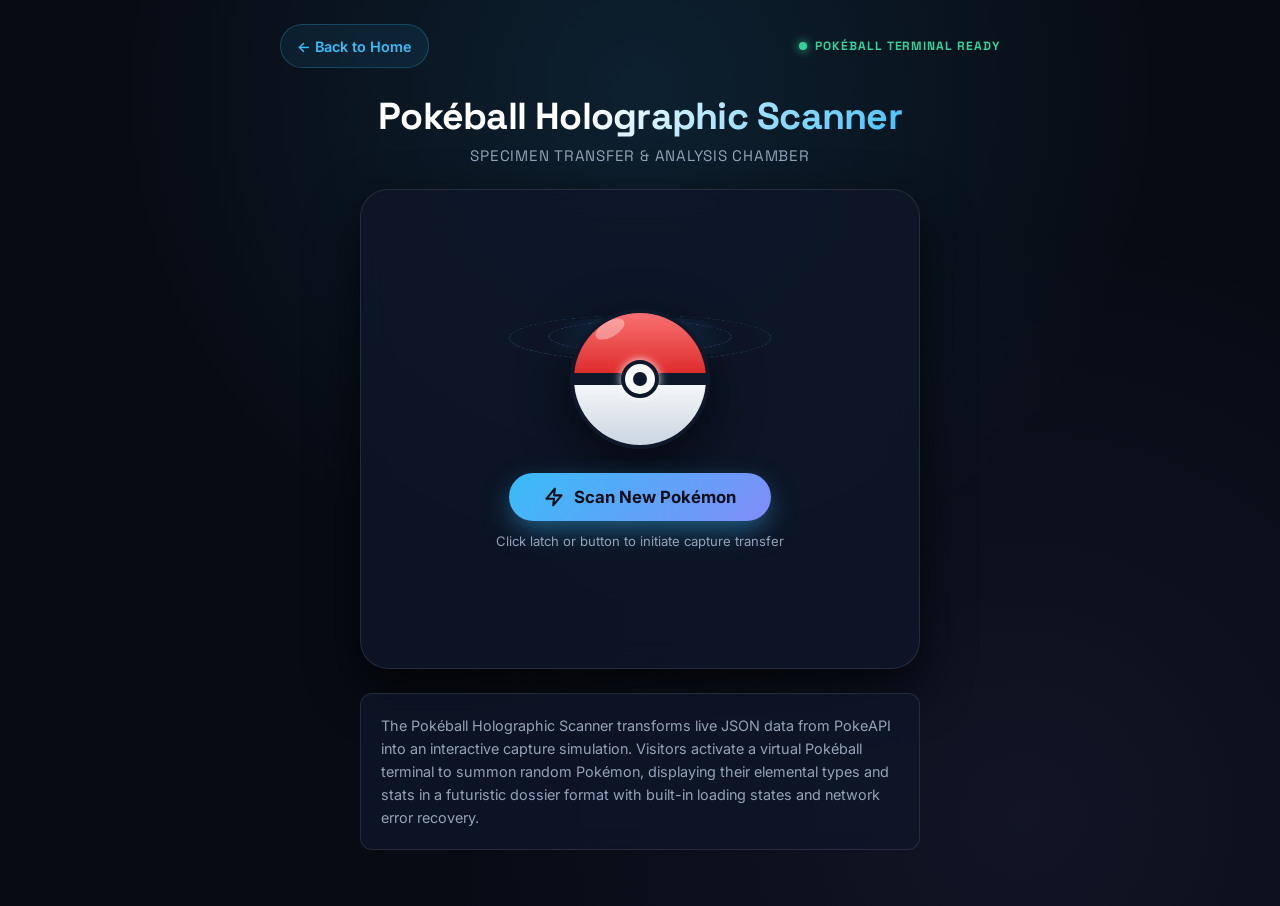
==== Homework_9/api/index.html @ 22428a24 "Add homework_9" ====
<!DOCTYPE html>
<html lang="en">
<head>
  <meta charset="UTF-8">
  <meta name="viewport" content="width=device-width, initial-scale=1.0">
  <title>Pokéball Holographic Scanner</title>
  <link rel="preconnect" href="https://fonts.googleapis.com">
  <link rel="preconnect" href="https://fonts.gstatic.com" crossorigin>
  <link href="https://fonts.googleapis.com/css2?family=Inter:wght@400;500;600;700&family=Space+Grotesk:wght@600;700;800&family=JetBrains+Mono:wght@600;700&display=swap" rel="stylesheet">
  <link rel="stylesheet" href="style.css">
  <link rel="stylesheet" href="/api/style.css">
</head>
<body>
  <div class="scanner-wrapper">
    <!-- Top Nav -->
    <nav class="top-nav-bar">
      <a href="/" class="back-pill-btn">&larr; Back to Home</a>
      <div class="terminal-status-indicator">
        <span class="pulse-dot"></span>
        <span class="status-text">POK&Eacute;BALL TERMINAL READY</span>
      </div>
    </nav>

    <!-- Main Scanner Stage -->
    <main class="main-stage">
      <header class="stage-header">
        <h1 class="stage-title">Pok&eacute;ball Holographic Scanner</h1>
        <p class="stage-subtitle">Specimen Transfer &amp; Analysis Chamber</p>
      </header>

      <!-- Interactive Specimen Stage -->
      <section id="scanner-stage" class="scanner-stage">
        <!-- Sci-Fi Radar Base Platform -->
        <div class="radar-pad">
          <div class="radar-ring outer-ring"></div>
          <div class="radar-ring middle-ring"></div>
          <div class="radar-pulse"></div>
        </div>

        <!-- Animated CSS Pokéball Apparatus -->
        <div id="pokeball-unit" class="pokeball-apparatus">
          <!-- Top Shell (animates open) -->
          <div class="pokeball-top">
            <div class="pokeball-shine"></div>
          </div>
          <!-- Center Seam & Latch Button -->
          <div class="pokeball-center-band">
            <div id="pokeball-btn" class="pokeball-latch">
              <div class="latch-core"></div>
            </div>
          </div>
          <!-- Bottom Shell -->
          <div class="pokeball-bottom"></div>
        </div>

        <!-- Holographic Beam Emitter -->
        <div id="transfer-beam" class="transfer-beam hidden"></div>

        <!-- 1. Idle View Controls -->
        <div id="idle-view" class="view-state">
          <button id="scan-btn" class="glow-scan-btn">
            <svg width="20" height="20" viewBox="0 0 24 24" fill="none" stroke="currentColor" stroke-width="2.5" stroke-linecap="round" stroke-linejoin="round">
              <polygon points="13 2 3 14 12 14 11 22 21 10 12 10 13 2"></polygon>
            </svg>
            <span>Scan New Pok&eacute;mon</span>
          </button>
          <span class="idle-hint">Click latch or button to initiate capture transfer</span>
        </div>

        <!-- 2. Loading View State -->
        <div id="loading-view" class="view-state hidden">
          <div class="beam-spinner"></div>
          <p class="loading-status-text">Initializing Transfer Beam...</p>
          <span class="loading-subtext">Calibrating holographic emitter with PokeAPI</span>
        </div>

        <!-- 3. Error View State -->
        <div id="error-view" class="view-state hidden">
          <div class="error-glass-box">
            <div class="error-icon-wrap">
              <svg width="34" height="34" viewBox="0 0 24 24" fill="none" stroke="currentColor" stroke-width="2" stroke-linecap="round" stroke-linejoin="round">
                <path d="m21.73 18-8-14a2 2 0 0 0-3.48 0l-8 14A2 2 0 0 0 4 21h16a2 2 0 0 0 1.73-3Z"></path>
                <line x1="12" y1="9" x2="12" y2="13"></line>
                <line x1="12" y1="17" x2="12.01" y2="17"></line>
              </svg>
            </div>
            <h2>Signal Lost</h2>
            <p>Signal Lost: Unable to connect to the Pok&eacute;ball transfer network. Please check your connection and try again!</p>
            <button id="retry-btn" class="retry-btn">Retry Scan</button>
          </div>
        </div>

        <!-- 4. Cyber-Dossier View State (Emerging Specimen) -->
        <div id="dossier-view" class="view-state hidden">
          <!-- Specimen Hologram Stage -->
          <div class="specimen-stage">
            <div class="hologram-aura"></div>
            <img id="pokemon-img" class="specimen-sprite" src="" alt="Captured Specimen">
          </div>

          <!-- Futuristic Cyber-Dossier Card -->
          <article id="specimen-dossier" class="specimen-dossier">
            <!-- Header Row -->
            <div class="dossier-header">
              <div class="dossier-title-col">
                <span class="dossier-tag">CAPTURED SPECIMEN</span>
                <h2 id="pokemon-name" class="specimen-name">--</h2>
              </div>
              <span id="pokemon-id" class="specimen-id">#0000</span>
            </div>

            <!-- Elemental Types Row -->
            <div id="pokemon-types" class="types-row">
              <!-- Dynamically populated type badges -->
            </div>

            <!-- Physical Biometrics -->
            <div class="biometrics-grid">
              <div class="bio-item">
                <span class="bio-label">HEIGHT</span>
                <span id="pokemon-height" class="bio-value">-- m</span>
              </div>
              <div class="bio-divider"></div>
              <div class="bio-item">
                <span class="bio-label">WEIGHT</span>
                <span id="pokemon-weight" class="bio-value">-- kg</span>
              </div>
              <div class="bio-divider"></div>
              <div class="bio-item">
                <span class="bio-label">EXP VALUE</span>
                <span id="pokemon-exp" class="bio-value">--</span>
              </div>
            </div>

            <!-- Stat Diagnostics -->
            <div class="stats-dossier">
              <div class="stat-diagnostic-row">
                <span class="diag-label">HP</span>
                <div class="diag-track">
                  <div id="stat-hp" class="diag-fill hp-color" style="width: 0%;"></div>
                </div>
                <span id="val-hp" class="diag-num">0</span>
              </div>

              <div class="stat-diagnostic-row">
                <span class="diag-label">ATK</span>
                <div class="diag-track">
                  <div id="stat-attack" class="diag-fill atk-color" style="width: 0%;"></div>
                </div>
                <span id="val-attack" class="diag-num">0</span>
              </div>

              <div class="stat-diagnostic-row">
                <span class="diag-label">DEF</span>
                <div class="diag-track">
                  <div id="stat-defense" class="diag-fill def-color" style="width: 0%;"></div>
                </div>
                <span id="val-defense" class="diag-num">0</span>
              </div>

              <div class="stat-diagnostic-row">
                <span class="diag-label">SPD</span>
                <div class="diag-track">
                  <div id="stat-speed" class="diag-fill spd-color" style="width: 0%;"></div>
                </div>
                <span id="val-speed" class="diag-num">0</span>
              </div>
            </div>
          </article>

          <!-- Reset / Rescan Action Button -->
          <div class="reset-action-wrap">
            <button id="rescan-btn" class="rescan-btn">
              <svg width="18" height="18" viewBox="0 0 24 24" fill="none" stroke="currentColor" stroke-width="2.5" stroke-linecap="round" stroke-linejoin="round">
                <path d="M3 12a9 9 0 0 1 15.54-6.36L21 8"></path>
                <path d="M21 3v5h-5"></path>
                <path d="M21 12a9 9 0 0 1-15.54 6.36L3 16"></path>
                <path d="M3 21v-5h5"></path>
              </svg>
              <span>Scan Another Pok&eacute;mon</span>
            </button>
          </div>
        </div>
      </section>

      <!-- Mandatory Concept Statement -->
      <footer class="concept-statement-card">
        <p>The Pok&eacute;ball Holographic Scanner transforms live JSON data from PokeAPI into an interactive capture simulation. Visitors activate a virtual Pok&eacute;ball terminal to summon random Pok&eacute;mon, displaying their elemental types and stats in a futuristic dossier format with built-in loading states and network error recovery.</p>
      </footer>
    </main>
  </div>

  <script src="script.js"></script>
  <script src="/api/script.js"></script>
</body>
</html>
---- Homework_9/api/style.css ----
:root {
  --bg-primary: #070b14;
  --bg-surface: rgba(15, 23, 42, 0.78);
  --border-neon: rgba(56, 189, 248, 0.25);
  --border-glass: rgba(255, 255, 255, 0.1);
  --text-primary: #f8fafc;
  --text-secondary: #94a3b8;
  --accent-cyan: #38bdf8;
  --accent-indigo: #818cf8;
  --accent-danger: #f87171;
  --radius-lg: 22px;
  --radius-md: 12px;

  /* Specimen Accent Color (Dynamic per elemental type) */
  --specimen-accent: var(--accent-cyan);
}

* {
  box-sizing: border-box;
  margin: 0;
  padding: 0;
}

body {
  font-family: 'Inter', system-ui, -apple-system, sans-serif;
  background-color: var(--bg-primary);
  background-image: 
    radial-gradient(circle at 50% 10%, rgba(56, 189, 248, 0.12), transparent 50%),
    radial-gradient(circle at 80% 90%, rgba(129, 140, 248, 0.08), transparent 45%);
  color: var(--text-primary);
  min-height: 100vh;
  padding: 1.5rem 1rem;
}

.scanner-wrapper {
  max-width: 720px;
  margin: 0 auto;
  display: flex;
  flex-direction: column;
  gap: 1.5rem;
}

/* 1. Top Nav */
.top-nav-bar {
  display: flex;
  justify-content: space-between;
  align-items: center;
  width: 100%;
}

.back-pill-btn {
  display: inline-flex;
  align-items: center;
  gap: 0.4rem;
  color: var(--accent-cyan);
  text-decoration: none;
  font-size: 0.9rem;
  font-weight: 600;
  padding: 0.5rem 1rem;
  border-radius: 999px;
  background: rgba(56, 189, 248, 0.08);
  border: 1px solid rgba(56, 189, 248, 0.25);
  min-height: 44px;
  transition: all 0.2s ease;
}

.back-pill-btn:hover {
  background: rgba(56, 189, 248, 0.18);
  transform: translateX(-3px);
  box-shadow: 0 0 16px rgba(56, 189, 248, 0.25);
}

.terminal-status-indicator {
  display: flex;
  align-items: center;
  gap: 0.5rem;
}

.pulse-dot {
  width: 8px;
  height: 8px;
  background-color: #34d399;
  border-radius: 50%;
  box-shadow: 0 0 10px #34d399;
  animation: pulseDot 2s infinite ease-in-out;
}

@keyframes pulseDot {
  0%, 100% { opacity: 1; transform: scale(1); }
  50% { opacity: 0.35; transform: scale(0.8); }
}

.status-text {
  font-family: 'Space Grotesk', sans-serif;
  font-size: 0.75rem;
  font-weight: 700;
  letter-spacing: 0.08em;
  color: #34d399;
}

/* 2. Main Stage */
.main-stage {
  max-width: 560px;
  width: 100%;
  margin: 0 auto;
  display: flex;
  flex-direction: column;
  gap: 1.5rem;
}

.stage-header {
  text-align: center;
  display: flex;
  flex-direction: column;
  gap: 0.35rem;
}

.stage-title {
  font-family: 'Space Grotesk', sans-serif;
  font-size: clamp(1.8rem, 4vw, 2.35rem);
  font-weight: 800;
  letter-spacing: -0.02em;
  background: linear-gradient(135deg, #ffffff 40%, var(--accent-cyan) 100%);
  -webkit-background-clip: text;
  -webkit-text-fill-color: transparent;
}

.stage-subtitle {
  font-size: 0.95rem;
  color: var(--text-secondary);
  font-family: 'Space Grotesk', sans-serif;
  letter-spacing: 0.05em;
  text-transform: uppercase;
}

/* 3. Scanner Stage & Radar Chamber */
.scanner-stage {
  position: relative;
  background: var(--bg-surface);
  border: 1px solid var(--border-glass);
  border-radius: 28px;
  padding: 2.25rem 1.5rem;
  display: flex;
  flex-direction: column;
  align-items: center;
  justify-content: center;
  min-height: 480px;
  backdrop-filter: blur(16px);
  -webkit-backdrop-filter: blur(16px);
  box-shadow: 0 20px 50px rgba(0, 0, 0, 0.7);
  overflow: hidden;
}

/* Radar Floor Effect */
.radar-pad {
  position: absolute;
  top: 100px;
  width: 260px;
  height: 90px;
  border-radius: 50%;
  pointer-events: none;
  transform: perspective(300px) rotateX(60deg);
  display: flex;
  align-items: center;
  justify-content: center;
}

.radar-ring {
  position: absolute;
  border-radius: 50%;
  border: 1.5px dashed rgba(56, 189, 248, 0.3);
}

.outer-ring {
  width: 100%;
  height: 100%;
  animation: rotateRing 20s linear infinite;
}

.middle-ring {
  width: 70%;
  height: 70%;
  border-color: rgba(129, 140, 248, 0.4);
  animation: rotateRingRev 15s linear infinite;
}

.radar-pulse {
  position: absolute;
  width: 90%;
  height: 90%;
  border-radius: 50%;
  background: radial-gradient(circle, rgba(56, 189, 248, 0.25) 0%, transparent 70%);
  animation: radarPulse 3s ease-in-out infinite;
}

@keyframes rotateRing {
  to { transform: rotate(360deg); }
}

@keyframes rotateRingRev {
  to { transform: rotate(-360deg); }
}

@keyframes radarPulse {
  0%, 100% { opacity: 0.4; transform: scale(0.9); }
  50% { opacity: 0.8; transform: scale(1.1); }
}

/* 4. Pure CSS Vector Pokéball Apparatus */
.pokeball-apparatus {
  position: relative;
  width: 140px;
  height: 140px;
  z-index: 5;
  cursor: pointer;
  filter: drop-shadow(0 15px 25px rgba(0, 0, 0, 0.6));
  transition: transform 0.4s ease;
  user-select: none;
  margin-bottom: 1.5rem;
}

.pokeball-top {
  position: absolute;
  top: 0;
  left: 0;
  width: 140px;
  height: 70px;
  background: linear-gradient(180deg, #f87171 0%, #dc2626 100%);
  border-top-left-radius: 70px;
  border-top-right-radius: 70px;
  border: 4px solid #0f172a;
  border-bottom: none;
  overflow: hidden;
  transition: transform 0.6s cubic-bezier(0.16, 1, 0.3, 1), opacity 0.5s ease;
  transform-origin: top center;
}

.pokeball-shine {
  position: absolute;
  top: 8px;
  left: 20px;
  width: 32px;
  height: 16px;
  background: rgba(255, 255, 255, 0.35);
  border-radius: 50%;
  transform: rotate(-30deg);
}

.pokeball-bottom {
  position: absolute;
  bottom: 0;
  left: 0;
  width: 140px;
  height: 70px;
  background: linear-gradient(180deg, #f8fafc 0%, #cbd5e1 100%);
  border-bottom-left-radius: 70px;
  border-bottom-right-radius: 70px;
  border: 4px solid #0f172a;
  border-top: none;
  transition: transform 0.6s cubic-bezier(0.16, 1, 0.3, 1);
}

.pokeball-center-band {
  position: absolute;
  top: 64px;
  left: 0;
  width: 140px;
  height: 12px;
  background: #0f172a;
  z-index: 6;
  display: flex;
  align-items: center;
  justify-content: center;
}

.pokeball-latch {
  width: 38px;
  height: 38px;
  border-radius: 50%;
  background: #f8fafc;
  border: 4px solid #0f172a;
  box-shadow: 0 0 10px rgba(255, 255, 255, 0.9);
  display: flex;
  align-items: center;
  justify-content: center;
  z-index: 7;
  cursor: pointer;
  transition: transform 0.2s ease, box-shadow 0.2s ease;
}

.latch-core {
  width: 14px;
  height: 14px;
  border-radius: 50%;
  background: #0f172a;
  transition: background 0.3s ease;
}

.pokeball-apparatus:hover .pokeball-latch {
  transform: scale(1.1);
  box-shadow: 0 0 16px rgba(56, 189, 248, 1);
}

/* Pokéball Dynamic State Classes */
/* Shaking in loading state */
.pokeball-apparatus.shaking {
  animation: ballShake 0.6s ease-in-out infinite;
}

@keyframes ballShake {
  0%, 100% { transform: rotate(0deg); }
  20% { transform: rotate(-12deg) scale(1.04); }
  40% { transform: rotate(12deg) scale(1.04); }
  60% { transform: rotate(-8deg); }
  80% { transform: rotate(8deg); }
}

/* Opened Pokéball in Dossier State */
.pokeball-apparatus.open-state .pokeball-top {
  transform: translateY(-44px) rotate(-22deg);
  opacity: 0.65;
}

.pokeball-apparatus.open-state .pokeball-bottom {
  transform: translateY(10px);
}

.pokeball-apparatus.open-state .latch-core {
  background: var(--accent-cyan);
  box-shadow: 0 0 8px var(--accent-cyan);
}

/* Error State */
.pokeball-apparatus.error-glow {
  filter: drop-shadow(0 0 25px rgba(239, 68, 68, 0.8));
}

.pokeball-apparatus.error-glow .latch-core {
  background: var(--accent-danger);
}

/* 5. Holographic Transfer Beam */
.transfer-beam {
  position: absolute;
  top: 60px;
  width: 160px;
  height: 180px;
  background: linear-gradient(180deg, rgba(56, 189, 248, 0.4) 0%, transparent 100%);
  clip-path: polygon(30% 100%, 70% 100%, 100% 0%, 0% 0%);
  pointer-events: none;
  animation: beamFlicker 0.4s ease-in-out infinite alternate;
  z-index: 4;
}

@keyframes beamFlicker {
  from { opacity: 0.5; }
  to   { opacity: 0.9; }
}

/* 6. View States */
.view-state {
  width: 100%;
  display: flex;
  flex-direction: column;
  align-items: center;
  z-index: 10;
  animation: fadeIn 0.3s ease-out;
}

@keyframes fadeIn {
  from { opacity: 0; transform: translateY(10px); }
  to   { opacity: 1; transform: translateY(0); }
}

/* View 1: Idle Controls */
.glow-scan-btn {
  background: linear-gradient(135deg, var(--accent-cyan) 0%, var(--accent-indigo) 100%);
  color: #0b0f19;
  border: none;
  font-family: 'Inter', sans-serif;
  font-size: 1.05rem;
  font-weight: 700;
  padding: 0.85rem 2.2rem;
  border-radius: 999px;
  cursor: pointer;
  display: inline-flex;
  align-items: center;
  gap: 0.6rem;
  min-height: 48px;
  box-shadow: 0 10px 28px -4px rgba(56, 189, 248, 0.5);
  transition: transform 0.2s ease, box-shadow 0.2s ease;
}

.glow-scan-btn:hover {
  transform: translateY(-2px);
  box-shadow: 0 14px 34px -4px rgba(56, 189, 248, 0.7);
}

.glow-scan-btn:active {
  transform: scale(0.97);
}

.idle-hint {
  font-size: 0.82rem;
  color: var(--text-secondary);
  margin-top: 0.75rem;
}

/* View 2: Loading State */
.beam-spinner {
  width: 48px;
  height: 48px;
  border: 3px solid rgba(56, 189, 248, 0.2);
  border-top-color: var(--accent-cyan);
  border-right-color: var(--accent-indigo);
  border-radius: 50%;
  animation: spin 0.8s linear infinite;
  margin-bottom: 1rem;
}

@keyframes spin {
  to { transform: rotate(360deg); }
}

.loading-status-text {
  font-family: 'Space Grotesk', sans-serif;
  font-size: 1.15rem;
  font-weight: 700;
  color: var(--accent-cyan);
  animation: textPulse 1.2s infinite alternate;
}

.loading-subtext {
  font-size: 0.82rem;
  color: var(--text-secondary);
  margin-top: 0.25rem;
}

@keyframes textPulse {
  from { opacity: 0.65; }
  to   { opacity: 1; }
}

/* View 3: Error View */
.error-glass-box {
  background: rgba(30, 20, 28, 0.85);
  border: 1px solid rgba(248, 113, 113, 0.4);
  border-radius: 20px;
  padding: 2rem 1.5rem;
  text-align: center;
  max-width: 420px;
  width: 100%;
  backdrop-filter: blur(12px);
  box-shadow: 0 10px 30px rgba(0, 0, 0, 0.5);
}

.error-icon-wrap {
  color: var(--accent-danger);
  margin-bottom: 0.75rem;
}

.error-glass-box h2 {
  font-family: 'Space Grotesk', sans-serif;
  color: var(--accent-danger);
  font-size: 1.35rem;
  margin-bottom: 0.5rem;
}

.error-glass-box p {
  font-size: 0.9rem;
  color: var(--text-secondary);
  line-height: 1.55;
  margin-bottom: 1.5rem;
}

.retry-btn {
  background: rgba(248, 113, 113, 0.15);
  border: 1px solid rgba(248, 113, 113, 0.4);
  color: #fca5a5;
  font-size: 0.95rem;
  font-weight: 600;
  padding: 0.65rem 1.75rem;
  border-radius: 999px;
  cursor: pointer;
  min-height: 44px;
  transition: all 0.2s ease;
}

.retry-btn:hover {
  background: rgba(248, 113, 113, 0.3);
  color: #fff;
  transform: translateY(-2px);
}

/* View 4: Cyber-Dossier (Emerging Specimen) */
.specimen-stage {
  position: relative;
  width: 100%;
  display: flex;
  justify-content: center;
  align-items: center;
  height: 190px;
  margin-top: -30px;
  margin-bottom: 0.5rem;
}

.hologram-aura {
  position: absolute;
  width: 180px;
  height: 180px;
  border-radius: 50%;
  background: radial-gradient(circle, rgba(56, 189, 248, 0.25) 0%, transparent 70%);
  pointer-events: none;
}

.specimen-sprite {
  width: 180px;
  height: 180px;
  object-fit: contain;
  z-index: 8;
  filter: drop-shadow(0 12px 20px rgba(0, 0, 0, 0.65));
}

.specimen-sprite.emerging {
  animation: emergeSprite 0.7s cubic-bezier(0.175, 0.885, 0.32, 1.275) forwards, floatSpecimen 3.5s ease-in-out 0.7s infinite;
}

@keyframes emergeSprite {
  0% { opacity: 0; transform: scale(0.2) translateY(35px); }
  70% { transform: scale(1.06) translateY(-6px); }
  100% { opacity: 1; transform: scale(1) translateY(0); }
}

@keyframes floatSpecimen {
  0%, 100% { transform: translateY(0); }
  50%      { transform: translateY(-8px); }
}

/* Specimen Dossier Frame */
.specimen-dossier {
  width: 100%;
  max-width: 460px;
  background: rgba(15, 23, 42, 0.9);
  border: 2px solid var(--specimen-accent);
  border-radius: 20px;
  padding: 1.5rem;
  display: flex;
  flex-direction: column;
  gap: 1.15rem;
  backdrop-filter: blur(14px);
  box-shadow: 
    0 15px 35px rgba(0, 0, 0, 0.6),
    0 0 25px rgba(56, 189, 248, 0.15);
  animation: dossierReveal 0.4s ease-out;
}

@keyframes dossierReveal {
  from { opacity: 0; transform: translateY(12px) scale(0.98); }
  to   { opacity: 1; transform: translateY(0) scale(1); }
}

.dossier-header {
  display: flex;
  justify-content: space-between;
  align-items: flex-end;
}

.dossier-tag {
  font-size: 0.65rem;
  font-family: 'Space Grotesk', sans-serif;
  letter-spacing: 0.1em;
  color: var(--accent-cyan);
  font-weight: 700;
}

.specimen-name {
  font-family: 'Space Grotesk', sans-serif;
  font-size: 1.6rem;
  font-weight: 800;
  text-transform: capitalize;
  color: var(--text-primary);
  line-height: 1.1;
  margin-top: 0.2rem;
}

.specimen-id {
  font-family: 'JetBrains Mono', monospace;
  font-size: 0.95rem;
  font-weight: 700;
  color: var(--accent-cyan);
  background: rgba(56, 189, 248, 0.12);
  border: 1px solid rgba(56, 189, 248, 0.3);
  padding: 0.2rem 0.55rem;
  border-radius: 6px;
}

/* Elemental Types */
.types-row {
  display: flex;
  gap: 0.45rem;
  flex-wrap: wrap;
}

.type-pill {
  padding: 0.25rem 0.8rem;
  border-radius: 999px;
  font-weight: 700;
  text-transform: uppercase;
  font-size: 0.72rem;
  letter-spacing: 0.05em;
  color: #fff;
  box-shadow: 0 2px 6px rgba(0, 0, 0, 0.4);
}

.type-fire     { background: #f97316; }
.type-water    { background: #38bdf8; color: #070b14; }
.type-grass    { background: #4ade80; color: #070b14; }
.type-electric { background: #facc15; color: #070b14; }
.type-ice      { background: #67e8f9; color: #070b14; }
.type-fighting { background: #dc2626; }
.type-poison   { background: #c084fc; color: #070b14; }
.type-ground   { background: #fbbf24; color: #070b14; }
.type-flying   { background: #a5b4fc; color: #070b14; }
.type-psychic  { background: #f472b6; }
.type-bug      { background: #a3e635; color: #070b14; }
.type-rock     { background: #d97706; }
.type-ghost    { background: #818cf8; }
.type-dragon   { background: #6366f1; }
.type-steel    { background: #94a3b8; color: #070b14; }
.type-fairy    { background: #fbcfe8; color: #070b14; }
.type-normal   { background: #cbd5e1; color: #070b14; }
.type-dark     { background: #475569; }

/* Biometrics */
.biometrics-grid {
  display: flex;
  justify-content: space-around;
  align-items: center;
  background: rgba(255, 255, 255, 0.03);
  border: 1px solid var(--border-glass);
  border-radius: var(--radius-md);
  padding: 0.65rem 0.5rem;
}

.bio-item {
  display: flex;
  flex-direction: column;
  align-items: center;
  gap: 0.15rem;
}

.bio-label {
  font-size: 0.62rem;
  font-weight: 700;
  color: var(--text-secondary);
  letter-spacing: 0.06em;
}

.bio-value {
  font-family: 'Space Grotesk', sans-serif;
  font-size: 0.9rem;
  font-weight: 700;
  color: #fff;
}

.bio-divider {
  width: 1px;
  height: 20px;
  background: var(--border-glass);
}

/* Stats Diagnostic */
.stats-dossier {
  display: flex;
  flex-direction: column;
  gap: 0.6rem;
}

.stat-diagnostic-row {
  display: grid;
  grid-template-columns: 45px 1fr 34px;
  align-items: center;
  gap: 0.65rem;
}

.diag-label {
  font-size: 0.75rem;
  font-weight: 700;
  color: var(--text-secondary);
}

.diag-track {
  height: 7px;
  background: rgba(255, 255, 255, 0.1);
  border-radius: 999px;
  overflow: hidden;
}

.diag-fill {
  height: 100%;
  width: 0%;
  border-radius: 999px;
  transition: width 0.7s cubic-bezier(0.16, 1, 0.3, 1);
}

.hp-color  { background: linear-gradient(90deg, #10b981, #34d399); }
.atk-color { background: linear-gradient(90deg, #f97316, #fb923c); }
.def-color { background: linear-gradient(90deg, #38bdf8, #818cf8); }
.spd-color { background: linear-gradient(90deg, #facc15, #fde047); }

.diag-num {
  font-family: 'Space Grotesk', monospace;
  font-size: 0.8rem;
  font-weight: 700;
  text-align: right;
  color: var(--text-primary);
}

/* Reset / Rescan Action */
.reset-action-wrap {
  margin-top: 1.25rem;
}

.rescan-btn {
  background: rgba(56, 189, 248, 0.12);
  border: 1px solid rgba(56, 189, 248, 0.35);
  color: var(--accent-cyan);
  font-size: 0.95rem;
  font-weight: 700;
  padding: 0.75rem 1.8rem;
  border-radius: 999px;
  cursor: pointer;
  display: inline-flex;
  align-items: center;
  gap: 0.5rem;
  min-height: 46px;
  transition: all 0.2s ease;
}

.rescan-btn:hover {
  background: rgba(56, 189, 248, 0.22);
  color: #fff;
  transform: translateY(-2px);
  box-shadow: 0 0 18px rgba(56, 189, 248, 0.3);
}

/* 7. Mandatory Concept Statement Card */
.concept-statement-card {
  max-width: 560px;
  width: 100%;
  background: var(--bg-surface);
  border: 1px solid var(--border-glass);
  border-radius: var(--radius-md);
  padding: 1.25rem;
  backdrop-filter: blur(12px);
  margin-bottom: 2rem;
}

.concept-statement-card p {
  font-size: 0.9rem;
  color: var(--text-secondary);
  line-height: 1.6;
}

/* Hidden Utility */
.hidden {
  display: none !important;
}

/* Mobile Breakpoint */
@media (max-width: 480px) {
  body {
    padding: 1rem 0.75rem;
  }

  .scanner-stage {
    padding: 1.75rem 1rem;
    min-height: 440px;
  }

  .pokeball-apparatus {
    width: 120px;
    height: 120px;
  }

  .pokeball-top, .pokeball-bottom {
    width: 120px;
    height: 60px;
    border-radius: 60px 60px 0 0;
  }

  .pokeball-bottom {
    border-radius: 0 0 60px 60px;
  }

  .pokeball-center-band {
    top: 54px;
    width: 120px;
  }

  .specimen-sprite {
    width: 150px;
    height: 150px;
  }

  .specimen-stage {
    height: 160px;
  }

  .specimen-dossier {
    padding: 1.25rem 1rem;
  }

  .back-pill-btn,
  .glow-scan-btn,
  .rescan-btn,
  .retry-btn {
    min-height: 44px;
  }
}
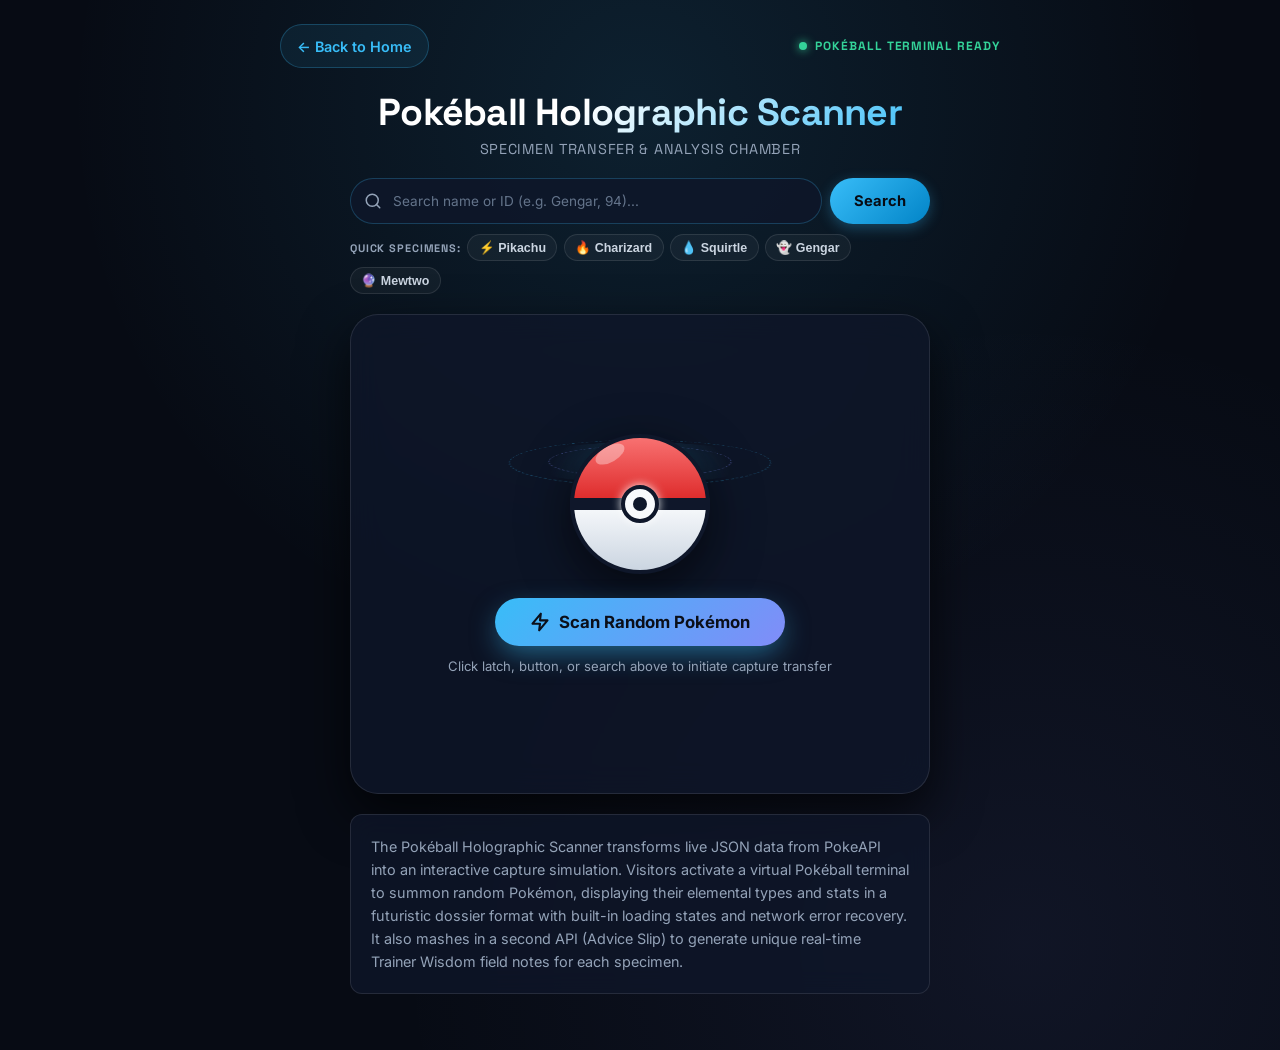
==== commit 4b97ade5: "Add homework_9" ====
--- a/Homework_9/api/index.html
+++ b/Homework_9/api/index.html
@@ -28,6 +28,40 @@
         <p class="stage-subtitle">Specimen Transfer &amp; Analysis Chamber</p>
       </header>
 
+      <!-- Bonus Feature: Search Bar & Preset Quick-Filter Chips -->
+      <section class="search-panel">
+        <form id="search-form" class="search-form">
+          <div class="search-input-wrap">
+            <svg class="search-icon" width="18" height="18" viewBox="0 0 24 24" fill="none" stroke="currentColor" stroke-width="2" stroke-linecap="round" stroke-linejoin="round">
+              <circle cx="11" cy="11" r="8"></circle>
+              <line x1="21" y1="21" x2="16.65" y2="16.65"></line>
+            </svg>
+            <input 
+              id="poke-search" 
+              type="text" 
+              placeholder="Search name or ID (e.g. Gengar, 94)..." 
+              autocomplete="off"
+            />
+          </div>
+          <button type="submit" id="search-btn" class="search-submit-btn">
+            <span>Search</span>
+          </button>
+        </form>
+
+        <!-- Inline Search Notice / Typo Helper -->
+        <div id="search-notice" class="search-notice hidden"></div>
+
+        <!-- Quick-Filter Preset Chips -->
+        <div class="preset-chips">
+          <span class="preset-label">QUICK SPECIMENS:</span>
+          <button type="button" class="preset-chip" data-query="pikachu">⚡ Pikachu</button>
+          <button type="button" class="preset-chip" data-query="charizard">🔥 Charizard</button>
+          <button type="button" class="preset-chip" data-query="squirtle">💧 Squirtle</button>
+          <button type="button" class="preset-chip" data-query="gengar">👻 Gengar</button>
+          <button type="button" class="preset-chip" data-query="mewtwo">🔮 Mewtwo</button>
+        </div>
+      </section>
+
       <!-- Interactive Specimen Stage -->
       <section id="scanner-stage" class="scanner-stage">
         <!-- Sci-Fi Radar Base Platform -->
@@ -62,9 +96,9 @@
             <svg width="20" height="20" viewBox="0 0 24 24" fill="none" stroke="currentColor" stroke-width="2.5" stroke-linecap="round" stroke-linejoin="round">
               <polygon points="13 2 3 14 12 14 11 22 21 10 12 10 13 2"></polygon>
             </svg>
-            <span>Scan New Pok&eacute;mon</span>
+            <span>Scan Random Pok&eacute;mon</span>
           </button>
-          <span class="idle-hint">Click latch or button to initiate capture transfer</span>
+          <span class="idle-hint">Click latch, button, or search above to initiate capture transfer</span>
         </div>
 
         <!-- 2. Loading View State -->
@@ -85,7 +119,7 @@
               </svg>
             </div>
             <h2>Signal Lost</h2>
-            <p>Signal Lost: Unable to connect to the Pok&eacute;ball transfer network. Please check your connection and try again!</p>
+            <p id="error-message-text">Signal Lost: Unable to connect to the Pok&eacute;ball transfer network. Please check your connection and try again!</p>
             <button id="retry-btn" class="retry-btn">Retry Scan</button>
           </div>
         </div>
@@ -100,18 +134,32 @@
 
           <!-- Futuristic Cyber-Dossier Card -->
           <article id="specimen-dossier" class="specimen-dossier">
-            <!-- Header Row -->
+            <!-- Header Row with Cache Badge -->
             <div class="dossier-header">
               <div class="dossier-title-col">
                 <span class="dossier-tag">CAPTURED SPECIMEN</span>
                 <h2 id="pokemon-name" class="specimen-name">--</h2>
               </div>
-              <span id="pokemon-id" class="specimen-id">#0000</span>
+              <div class="dossier-meta-col">
+                <span id="cache-badge" class="cache-badge live">LIVE STREAM</span>
+                <span id="pokemon-id" class="specimen-id">#0000</span>
+              </div>
             </div>
 
             <!-- Elemental Types Row -->
             <div id="pokemon-types" class="types-row">
               <!-- Dynamically populated type badges -->
+            </div>
+
+            <!-- Bonus Feature: Second Free API Mashup (Trainer Wisdom / Pokedex Field Note) -->
+            <div class="wisdom-transmission-bubble">
+              <div class="wisdom-header">
+                <span class="wisdom-antenna">📡</span>
+                <span class="wisdom-title">POK&Eacute;DEX FIELD TRANSMISSION &bull; TRAINER WISDOM</span>
+              </div>
+              <p id="trainer-wisdom" class="wisdom-text">
+                &ldquo;Every battle teaches something new, win or lose.&rdquo;
+              </p>
             </div>
 
             <!-- Physical Biometrics -->
@@ -185,7 +233,7 @@
 
       <!-- Mandatory Concept Statement -->
       <footer class="concept-statement-card">
-        <p>The Pok&eacute;ball Holographic Scanner transforms live JSON data from PokeAPI into an interactive capture simulation. Visitors activate a virtual Pok&eacute;ball terminal to summon random Pok&eacute;mon, displaying their elemental types and stats in a futuristic dossier format with built-in loading states and network error recovery.</p>
+        <p>The Pok&eacute;ball Holographic Scanner transforms live JSON data from PokeAPI into an interactive capture simulation. Visitors activate a virtual Pok&eacute;ball terminal to summon random Pok&eacute;mon, displaying their elemental types and stats in a futuristic dossier format with built-in loading states and network error recovery. It also mashes in a second API (Advice Slip) to generate unique real-time Trainer Wisdom field notes for each specimen.</p>
       </footer>
     </main>
   </div>
--- a/Homework_9/api/style.css
+++ b/Homework_9/api/style.css
@@ -8,6 +8,7 @@
   --accent-cyan: #38bdf8;
   --accent-indigo: #818cf8;
   --accent-danger: #f87171;
+  --accent-emerald: #34d399;
   --radius-lg: 22px;
   --radius-md: 12px;
 
@@ -37,7 +38,7 @@
   margin: 0 auto;
   display: flex;
   flex-direction: column;
-  gap: 1.5rem;
+  gap: 1.25rem;
 }
 
 /* 1. Top Nav */
@@ -100,19 +101,19 @@
 
 /* 2. Main Stage */
 .main-stage {
-  max-width: 560px;
+  max-width: 580px;
   width: 100%;
   margin: 0 auto;
   display: flex;
   flex-direction: column;
-  gap: 1.5rem;
+  gap: 1.25rem;
 }
 
 .stage-header {
   text-align: center;
   display: flex;
   flex-direction: column;
-  gap: 0.35rem;
+  gap: 0.25rem;
 }
 
 .stage-title {
@@ -126,14 +127,132 @@
 }
 
 .stage-subtitle {
-  font-size: 0.95rem;
+  font-size: 0.9rem;
   color: var(--text-secondary);
   font-family: 'Space Grotesk', sans-serif;
   letter-spacing: 0.05em;
   text-transform: uppercase;
 }
 
-/* 3. Scanner Stage & Radar Chamber */
+/* 3. Bonus Search Panel & Quick-Filter Chips */
+.search-panel {
+  display: flex;
+  flex-direction: column;
+  gap: 0.65rem;
+  width: 100%;
+}
+
+.search-form {
+  display: flex;
+  gap: 0.5rem;
+  width: 100%;
+}
+
+.search-input-wrap {
+  flex: 1;
+  position: relative;
+  display: flex;
+  align-items: center;
+}
+
+.search-icon {
+  position: absolute;
+  left: 14px;
+  color: var(--text-secondary);
+  pointer-events: none;
+}
+
+#poke-search {
+  width: 100%;
+  background: rgba(15, 23, 42, 0.85);
+  border: 1px solid var(--border-neon);
+  border-radius: 999px;
+  padding: 0.75rem 1rem 0.75rem 2.6rem;
+  color: var(--text-primary);
+  font-family: 'Inter', sans-serif;
+  font-size: 0.92rem;
+  outline: none;
+  min-height: 46px;
+  transition: all 0.2s ease;
+}
+
+#poke-search:focus {
+  border-color: var(--accent-cyan);
+  box-shadow: 0 0 16px rgba(56, 189, 248, 0.35);
+  background: rgba(15, 23, 42, 0.95);
+}
+
+#poke-search::placeholder {
+  color: #64748b;
+  font-size: 0.85rem;
+}
+
+.search-submit-btn {
+  background: linear-gradient(135deg, var(--accent-cyan) 0%, #0284c7 100%);
+  color: #070b14;
+  border: none;
+  font-family: 'Inter', sans-serif;
+  font-size: 0.92rem;
+  font-weight: 700;
+  padding: 0 1.5rem;
+  border-radius: 999px;
+  cursor: pointer;
+  min-height: 46px;
+  transition: all 0.2s ease;
+  box-shadow: 0 4px 14px rgba(56, 189, 248, 0.3);
+}
+
+.search-submit-btn:hover {
+  transform: translateY(-2px);
+  box-shadow: 0 6px 20px rgba(56, 189, 248, 0.5);
+}
+
+.search-notice {
+  font-size: 0.85rem;
+  color: #fca5a5;
+  background: rgba(239, 68, 68, 0.12);
+  border: 1px solid rgba(239, 68, 68, 0.3);
+  padding: 0.5rem 1rem;
+  border-radius: 8px;
+  text-align: center;
+  animation: fadeIn 0.2s ease-out;
+}
+
+.preset-chips {
+  display: flex;
+  align-items: center;
+  gap: 0.4rem;
+  flex-wrap: wrap;
+}
+
+.preset-label {
+  font-family: 'Space Grotesk', sans-serif;
+  font-size: 0.68rem;
+  font-weight: 700;
+  letter-spacing: 0.08em;
+  color: var(--text-secondary);
+}
+
+.preset-chip {
+  background: rgba(255, 255, 255, 0.04);
+  border: 1px solid var(--border-glass);
+  color: #cbd5e1;
+  font-size: 0.78rem;
+  font-weight: 600;
+  padding: 0.3rem 0.65rem;
+  border-radius: 999px;
+  cursor: pointer;
+  transition: all 0.2s ease;
+}
+
+.preset-chip:hover {
+  background: rgba(56, 189, 248, 0.15);
+  border-color: var(--accent-cyan);
+  color: #fff;
+  transform: translateY(-1px);
+}
+
+/* 4. Scanner Stage & Radar Chamber */
 .scanner-stage {
   position: relative;
   background: var(--bg-surface);
@@ -206,7 +325,7 @@
   50% { opacity: 0.8; transform: scale(1.1); }
 }
 
-/* 4. Pure CSS Vector Pokéball Apparatus */
+/* 5. Pure CSS Vector Pokéball Apparatus */
 .pokeball-apparatus {
   position: relative;
   width: 140px;
@@ -302,7 +421,6 @@
 }
 
 /* Pokéball Dynamic State Classes */
-/* Shaking in loading state */
 .pokeball-apparatus.shaking {
   animation: ballShake 0.6s ease-in-out infinite;
 }
@@ -315,7 +433,6 @@
   80% { transform: rotate(8deg); }
 }
 
-/* Opened Pokéball in Dossier State */
 .pokeball-apparatus.open-state .pokeball-top {
   transform: translateY(-44px) rotate(-22deg);
   opacity: 0.65;
@@ -330,7 +447,6 @@
   box-shadow: 0 0 8px var(--accent-cyan);
 }
 
-/* Error State */
 .pokeball-apparatus.error-glow {
   filter: drop-shadow(0 0 25px rgba(239, 68, 68, 0.8));
 }
@@ -339,7 +455,7 @@
   background: var(--accent-danger);
 }
 
-/* 5. Holographic Transfer Beam */
+/* 6. Holographic Transfer Beam */
 .transfer-beam {
   position: absolute;
   top: 60px;
@@ -357,7 +473,7 @@
   to   { opacity: 0.9; }
 }
 
-/* 6. View States */
+/* 7. View States */
 .view-state {
   width: 100%;
   display: flex;
@@ -404,6 +520,7 @@
   font-size: 0.82rem;
   color: var(--text-secondary);
   margin-top: 0.75rem;
+  text-align: center;
 }
 
 /* View 2: Loading State */
@@ -539,14 +656,14 @@
 /* Specimen Dossier Frame */
 .specimen-dossier {
   width: 100%;
-  max-width: 460px;
+  max-width: 480px;
   background: rgba(15, 23, 42, 0.9);
   border: 2px solid var(--specimen-accent);
   border-radius: 20px;
   padding: 1.5rem;
   display: flex;
   flex-direction: column;
-  gap: 1.15rem;
+  gap: 1.1rem;
   backdrop-filter: blur(14px);
   box-shadow: 
     0 15px 35px rgba(0, 0, 0, 0.6),
@@ -562,7 +679,42 @@
 .dossier-header {
   display: flex;
   justify-content: space-between;
+  align-items: flex-start;
+}
+
+.dossier-title-col {
+  display: flex;
+  flex-direction: column;
+}
+
+.dossier-meta-col {
+  display: flex;
+  flex-direction: column;
   align-items: flex-end;
+  gap: 0.35rem;
+}
+
+.cache-badge {
+  font-family: 'Space Grotesk', sans-serif;
+  font-size: 0.68rem;
+  font-weight: 700;
+  letter-spacing: 0.06em;
+  padding: 0.18rem 0.55rem;
+  border-radius: 999px;
+  text-transform: uppercase;
+}
+
+.cache-badge.live {
+  background: rgba(56, 189, 248, 0.12);
+  border: 1px solid rgba(56, 189, 248, 0.35);
+  color: var(--accent-cyan);
+}
+
+.cache-badge.cached {
+  background: rgba(52, 211, 153, 0.15);
+  border: 1px solid rgba(52, 211, 153, 0.4);
+  color: var(--accent-emerald);
+  box-shadow: 0 0 10px rgba(52, 211, 153, 0.25);
 }
 
 .dossier-tag {
@@ -631,6 +783,43 @@
 .type-normal   { background: #cbd5e1; color: #070b14; }
 .type-dark     { background: #475569; }
 
+/* Bonus Feature: Second Free API Speech Bubble (Trainer Wisdom) */
+.wisdom-transmission-bubble {
+  background: rgba(255, 255, 255, 0.03);
+  border: 1px dashed rgba(56, 189, 248, 0.35);
+  border-radius: var(--radius-md);
+  padding: 0.85rem 1rem;
+  position: relative;
+  display: flex;
+  flex-direction: column;
+  gap: 0.35rem;
+}
+
+.wisdom-header {
+  display: flex;
+  align-items: center;
+  gap: 0.4rem;
+}
+
+.wisdom-antenna {
+  font-size: 0.9rem;
+}
+
+.wisdom-title {
+  font-family: 'Space Grotesk', sans-serif;
+  font-size: 0.65rem;
+  font-weight: 700;
+  letter-spacing: 0.08em;
+  color: var(--accent-cyan);
+}
+
+.wisdom-text {
+  font-style: italic;
+  font-size: 0.88rem;
+  color: #e2e8f0;
+  line-height: 1.5;
+}
+
 /* Biometrics */
 .biometrics-grid {
   display: flex;
@@ -744,9 +933,9 @@
   box-shadow: 0 0 18px rgba(56, 189, 248, 0.3);
 }
 
-/* 7. Mandatory Concept Statement Card */
+/* 8. Mandatory Concept Statement Card */
 .concept-statement-card {
-  max-width: 560px;
+  max-width: 580px;
   width: 100%;
   background: var(--bg-surface);
   border: 1px solid var(--border-glass);
@@ -814,7 +1003,13 @@
   .back-pill-btn,
   .glow-scan-btn,
   .rescan-btn,
-  .retry-btn {
+  .retry-btn,
+  .search-submit-btn,
+  #poke-search {
     min-height: 44px;
   }
-}
+
+  .preset-chips {
+    gap: 0.3rem;
+  }
+}
